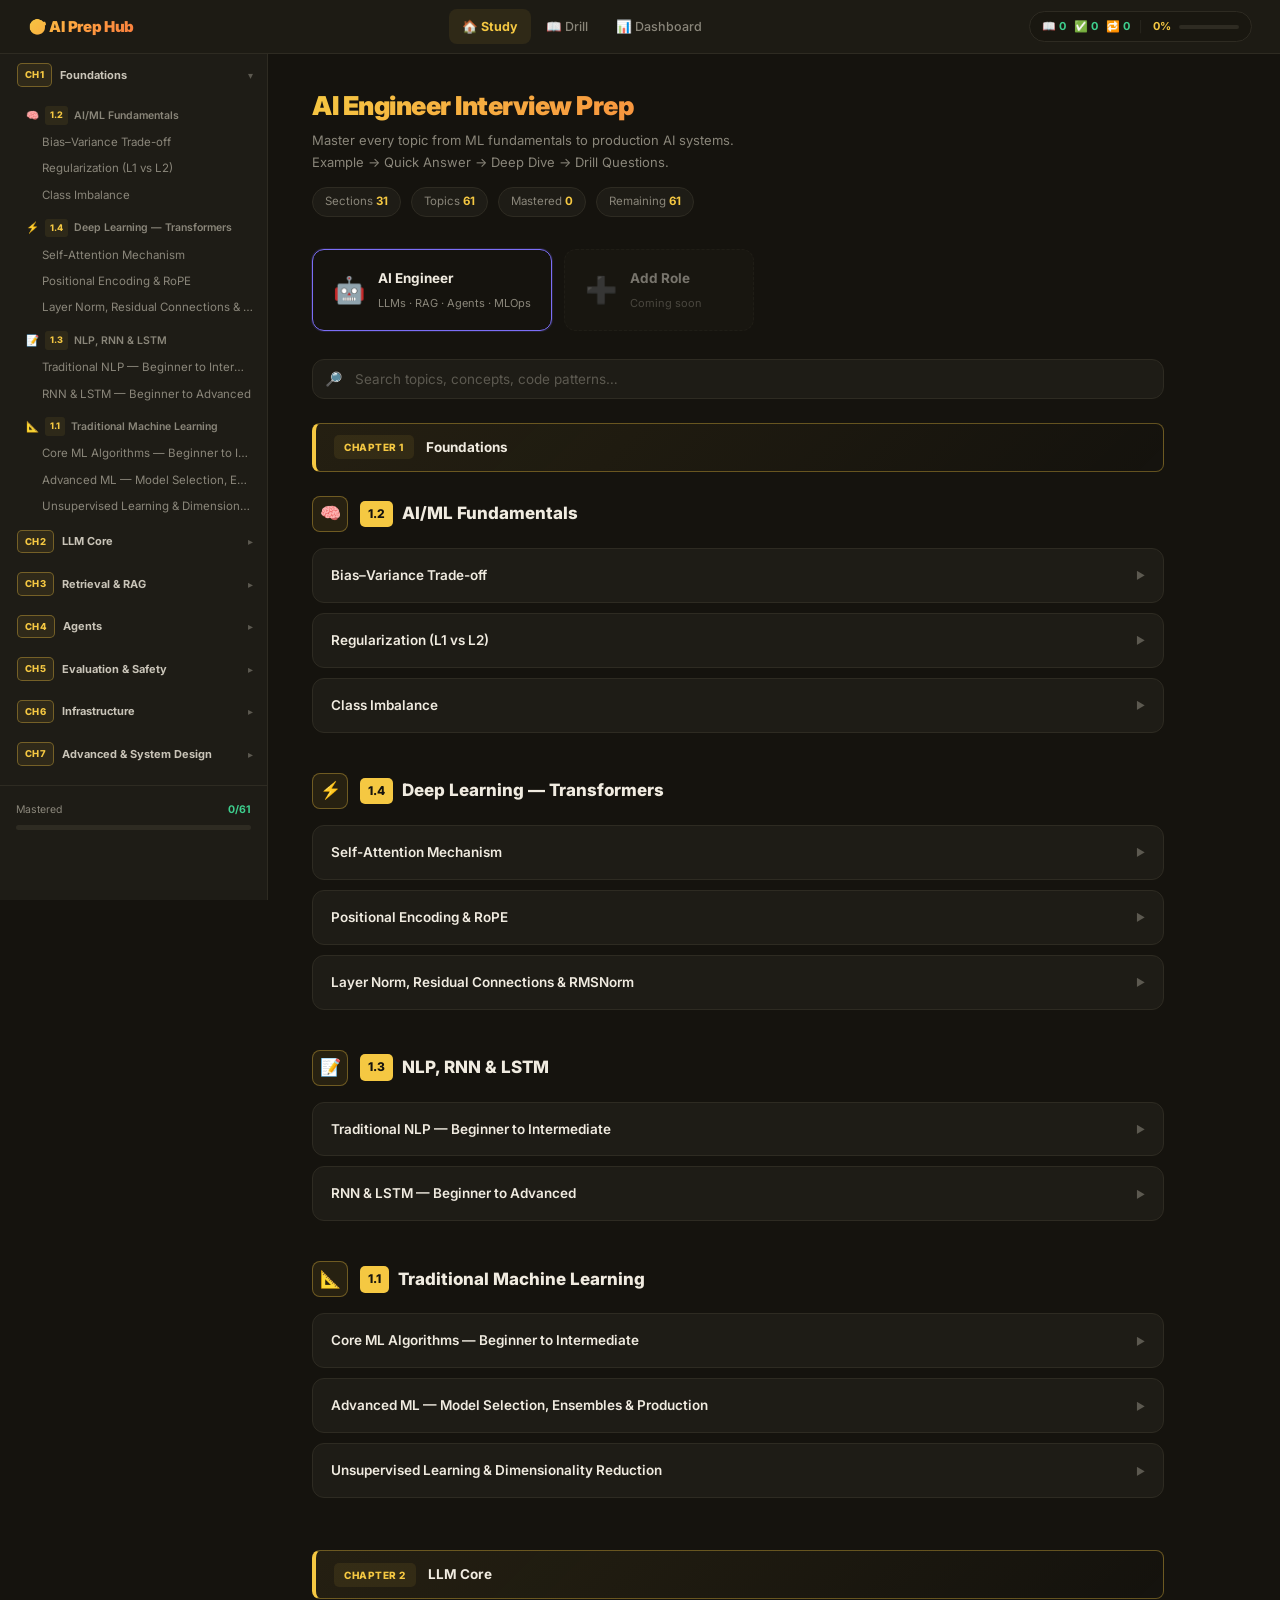
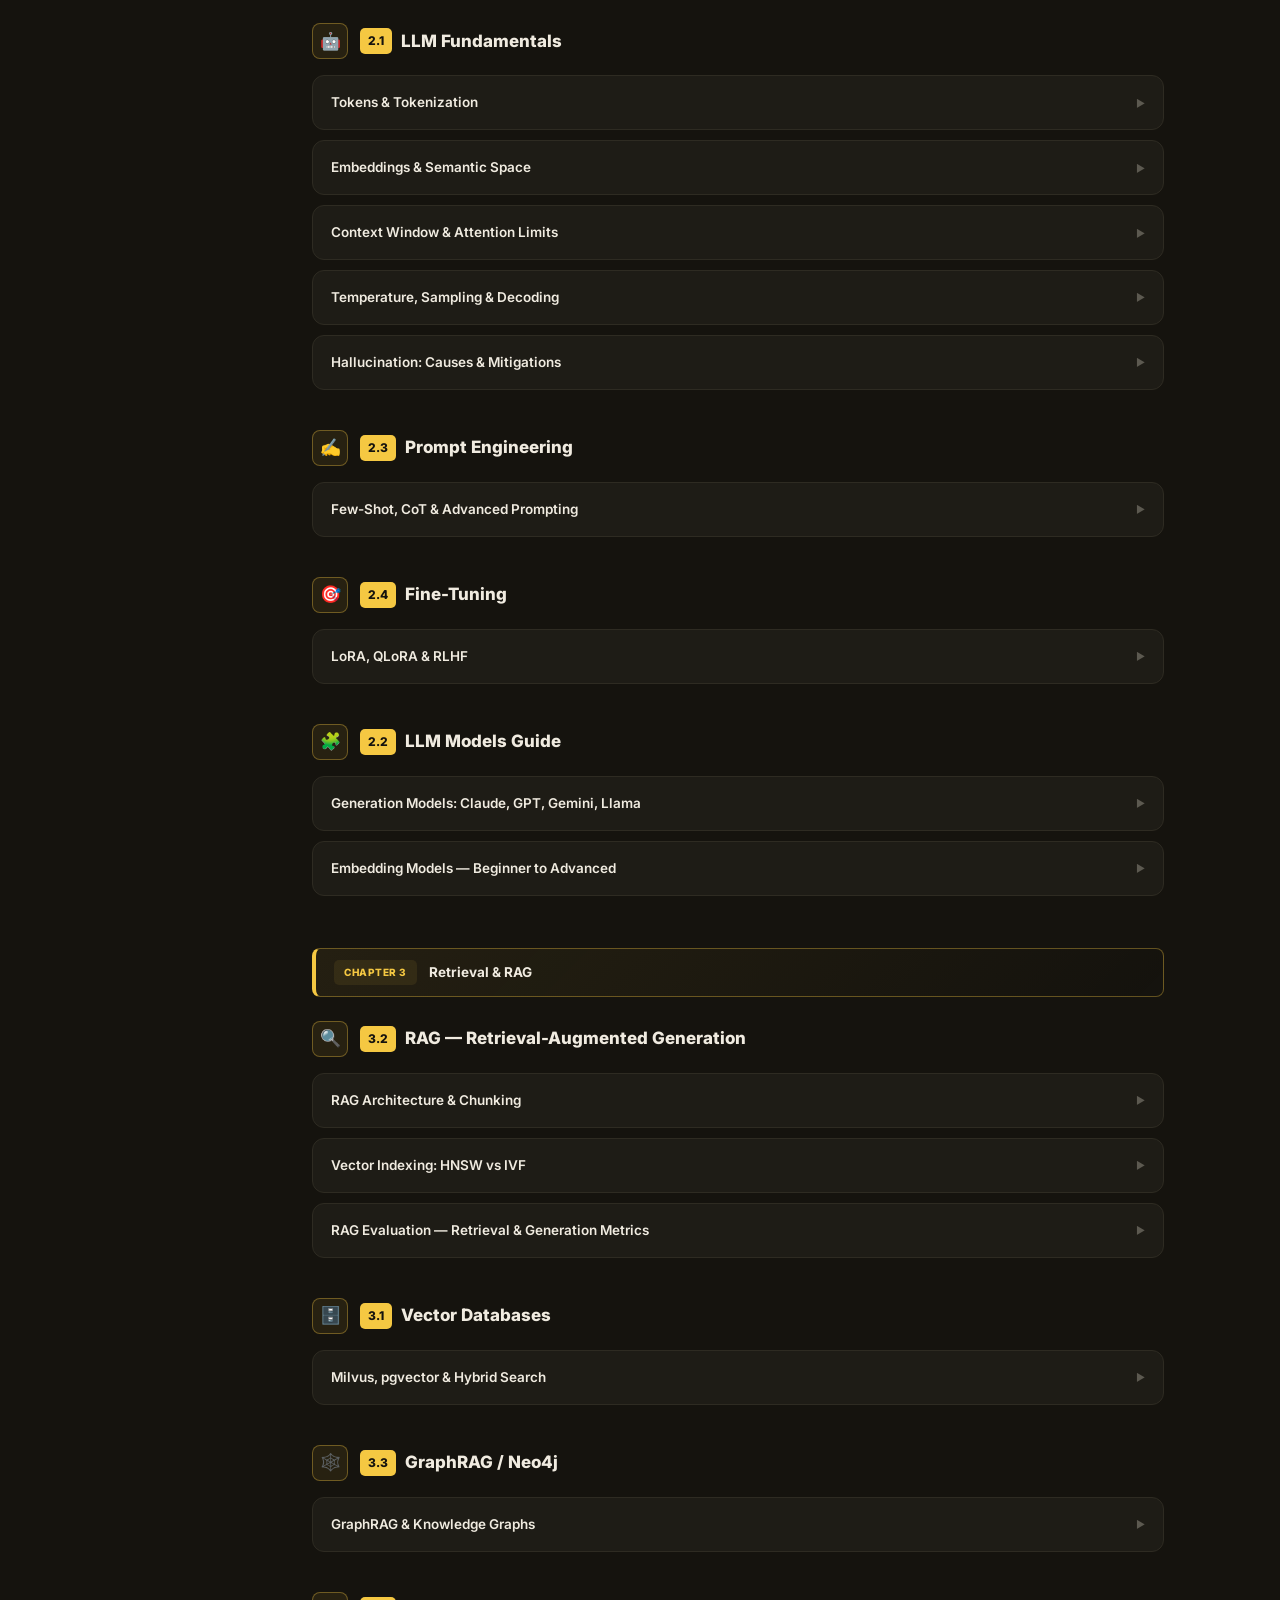
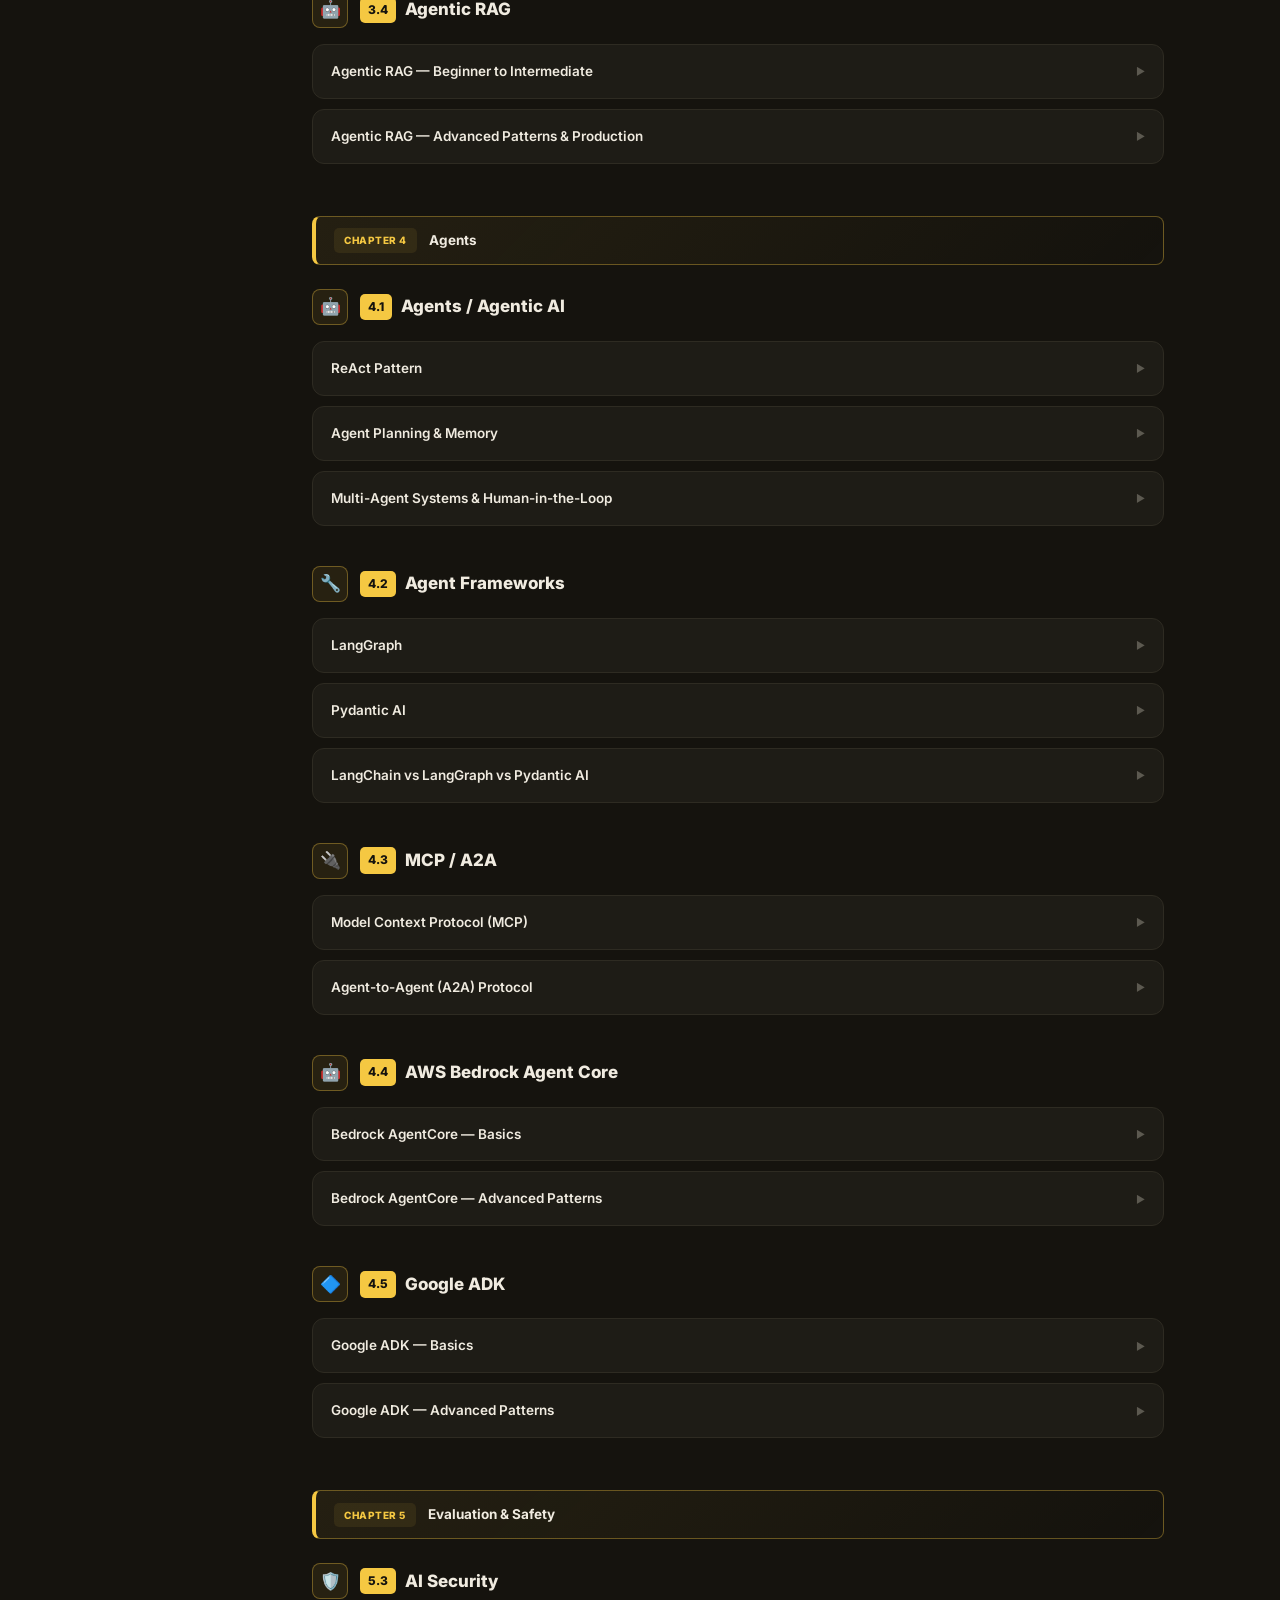
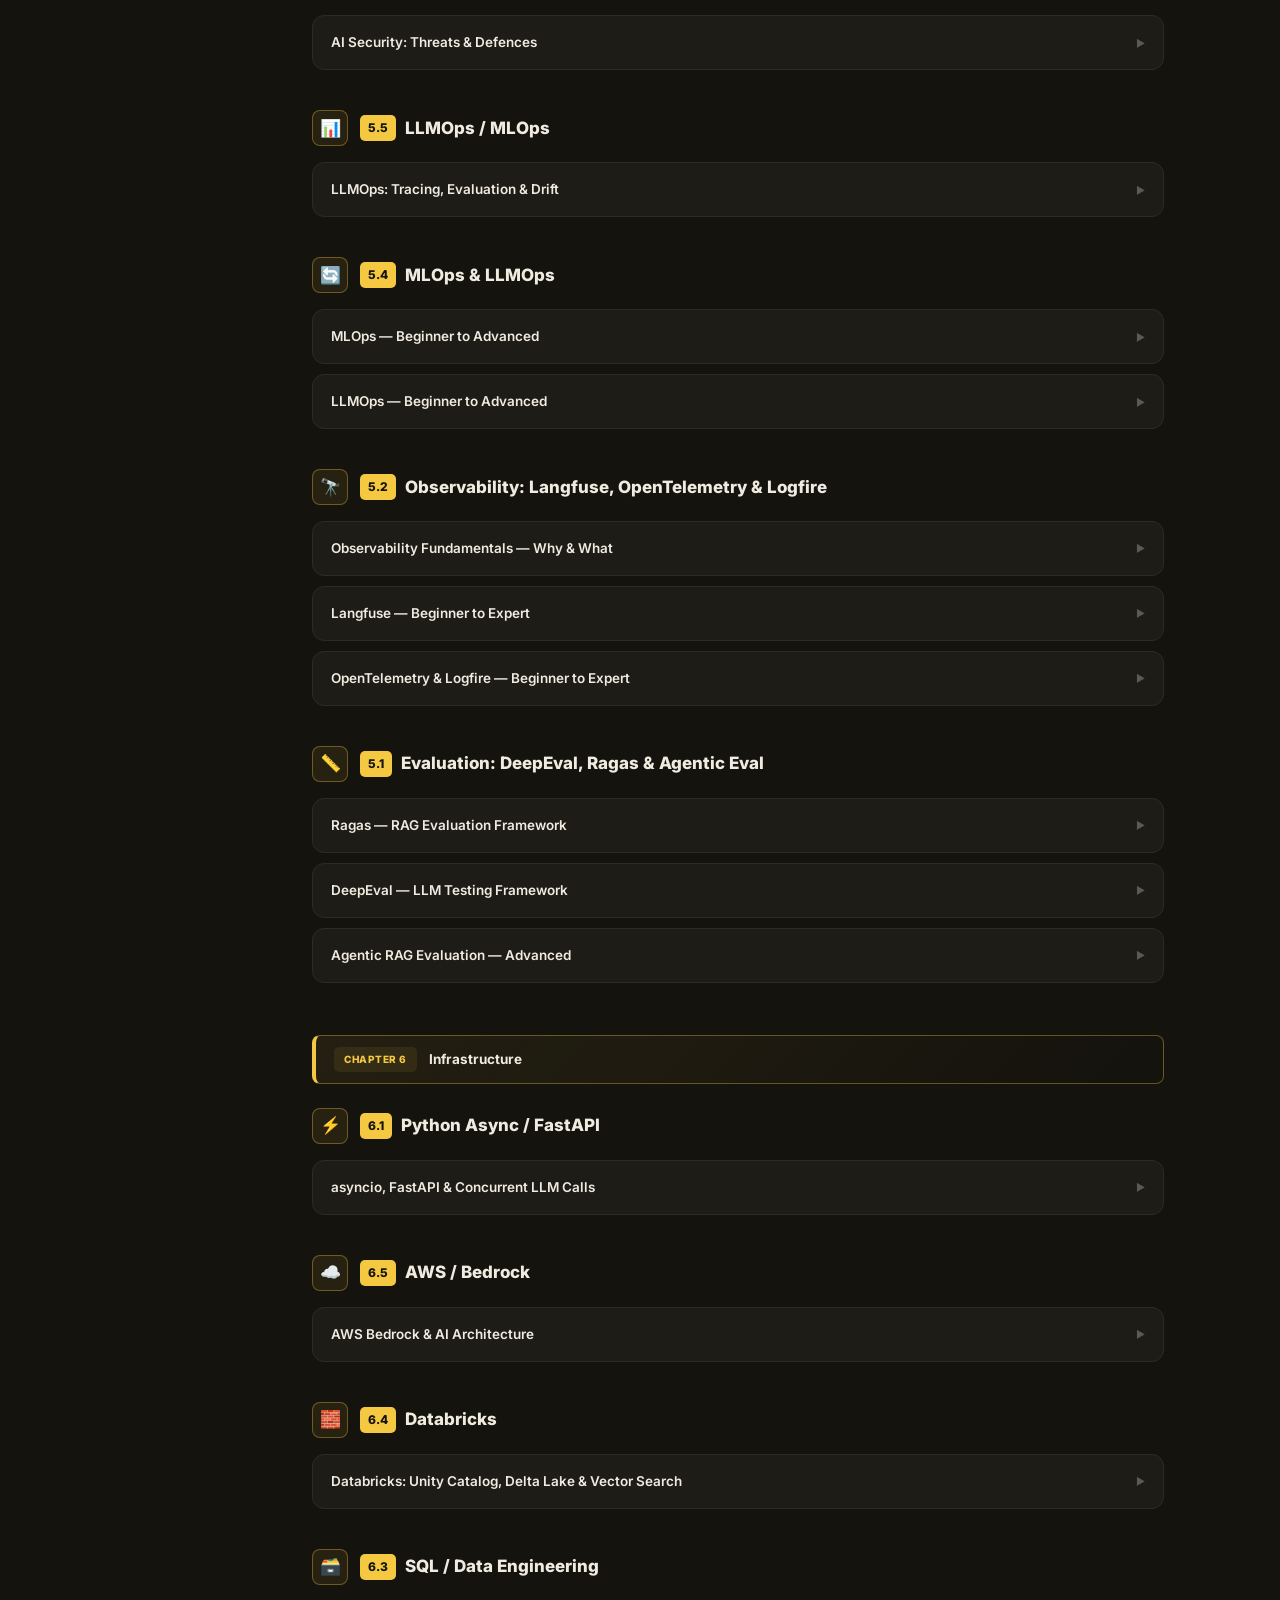
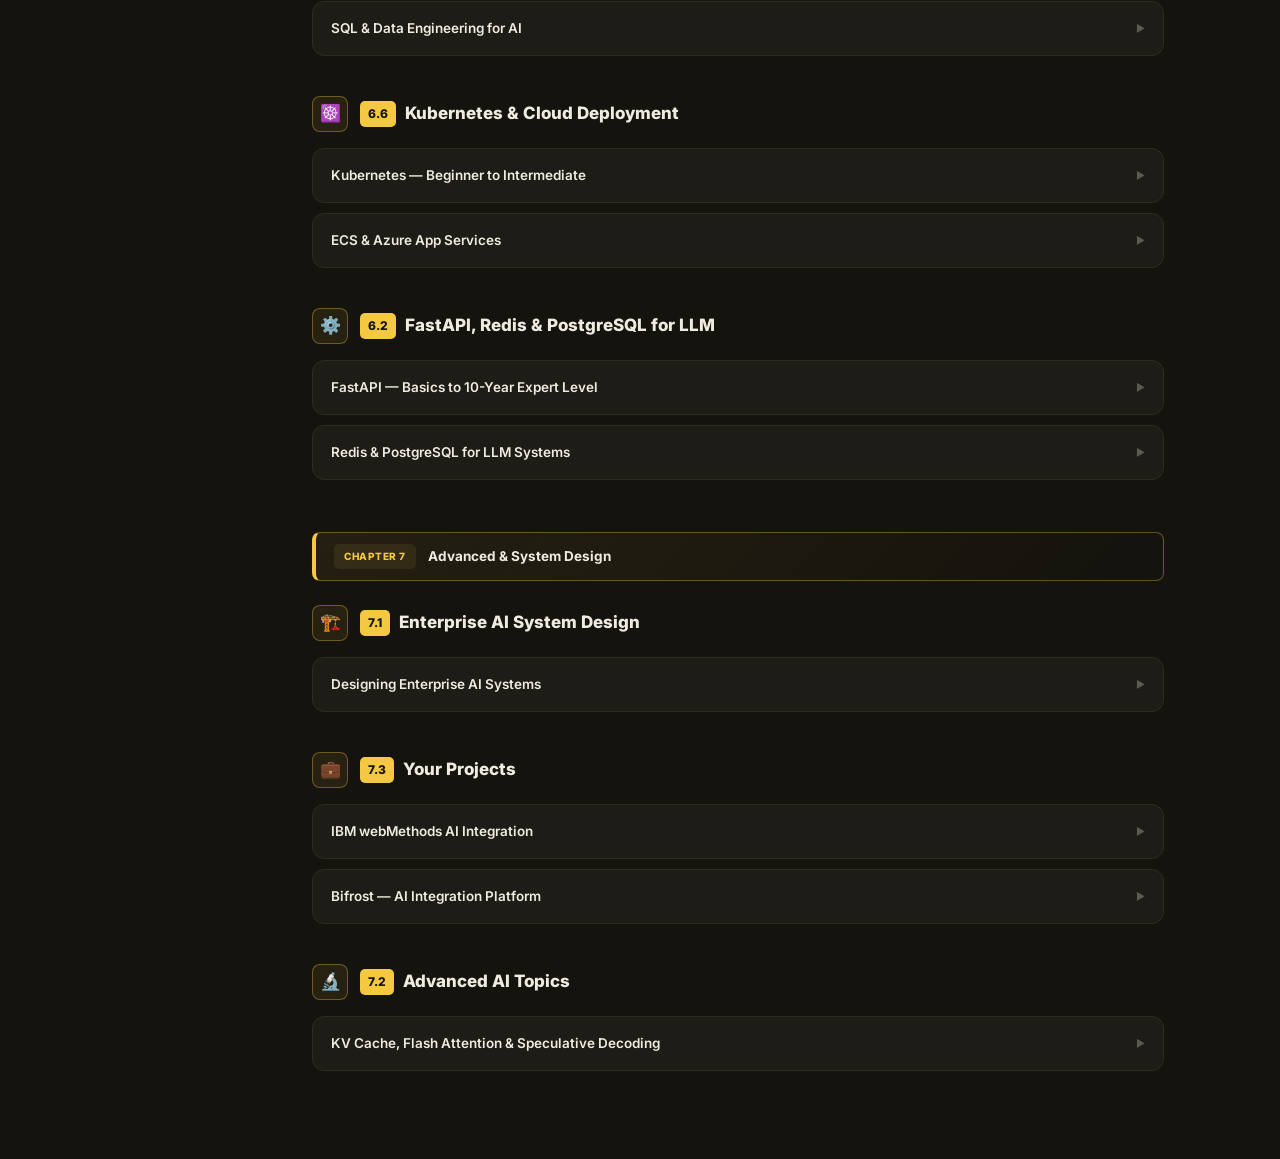
==== index.html @ d9f929ba "fix: gate markQ/markDrillQ on DOM classList.locked — inline onclick bypasses pointer-events:none" ====
<!DOCTYPE html>
<html lang="en">
<head>
  <meta charset="UTF-8"/>
  <meta name="viewport" content="width=device-width,initial-scale=1"/>
  <title>Study — AI Prep Hub</title>
  <link rel="stylesheet" href="css/app.css"/>
  <style>
    .roles-row { display: flex; gap: 12px; margin-bottom: 28px; flex-wrap: wrap; }
    .role-card {
      background: var(--surface);
      border: 1px solid var(--border);
      border-radius: var(--radius);
      padding: 16px 20px;
      min-width: 190px;
      cursor: pointer;
      transition: all 0.2s;
      display: flex; align-items: center; gap: 13px;
    }
    .role-card.active { border-color: var(--accent); background: var(--accent-muted); box-shadow: 0 0 0 1px var(--accent-glow); }
    .role-card:hover  { border-color: var(--accent-soft); }
    .role-card .role-icon { font-size: 26px; }
    .role-card .role-name { font-size: 13.5px; font-weight: 700; color: var(--text); }
    .role-card .role-desc { font-size: 11px; color: var(--muted); margin-top: 2px; }
    .add-role-card { opacity: 0.45; border-style: dashed; }
    .add-role-card:hover { opacity: 0.7; }
    .topic-section { margin-bottom: 40px; }
    .topic-card    { margin-bottom: 10px; }

    /* ── Drill action buttons (inline in study page) ── */
    .drill-action-row {
      display: flex; align-items: center; gap: 7px;
      padding: 8px 13px 8px 43px;
      background: rgba(0,0,0,0.10);
      border-top: 1px solid var(--border);
      flex-wrap: wrap;
    }
    .d-action-btn {
      display: flex; align-items: center; gap: 5px;
      padding: 5px 11px; border-radius: var(--radius-sm);
      border: 1px solid transparent;
      font-size: 11px; font-weight: 700;
      cursor: pointer; transition: all 0.15s;
      font-family: var(--font);
    }
    .d-btn-learn   { background: var(--blue-bg);   color: var(--blue);   border-color: var(--blue-border);   }
    .d-btn-done    { background: var(--green-bg);  color: var(--green);  border-color: var(--green-border);  }
    .d-btn-revised { background: var(--orange-bg); color: var(--orange); border-color: var(--orange-border); }
    .d-btn-learn.active   { background: rgba(91,164,245,0.18);  border-color: var(--blue);   }
    .d-btn-done.active    { background: rgba(62,207,142,0.18);  border-color: var(--green);  box-shadow: 0 0 0 2px var(--green-glow); }
    .d-btn-revised.active { background: rgba(249,123,61,0.18);  border-color: var(--orange); }
    .d-action-btn:disabled, .d-action-btn.locked {
      opacity: 0.28; cursor: not-allowed; pointer-events: none;
    }
    .d-count-badge {
      font-size: 9.5px; font-weight: 800;
      background: rgba(255,255,255,0.10);
      padding: 1px 5px; border-radius: 99px;
      min-width: 16px; text-align: center;
    }
    /* Drill item state left-border */
    .drill-item.state-learn   { border-left: 3px solid var(--blue); }
    .drill-item.state-done    { border-left: 3px solid var(--green); box-shadow: inset 3px 0 10px var(--green-glow); }
    .drill-item.state-revised { border-left: 3px solid var(--orange); }
  </style>
</head>
<body>
  <nav class="navbar" id="navbar"></nav>

  <div class="layout">
    <aside class="sidebar" id="sidebar"></aside>

    <main class="main">
      <header class="page-header">
        <h1 id="role-title">AI Engineer Interview Prep</h1>
        <p>Master every topic from ML fundamentals to production AI systems.<br/>Example → Quick Answer → Deep Dive → Drill Questions.</p>
        <div class="stats-row" id="stats-row"></div>
      </header>

      <div class="roles-row">
        <div class="role-card active">
          <span class="role-icon">🤖</span>
          <div>
            <div class="role-name">AI Engineer</div>
            <div class="role-desc">LLMs · RAG · Agents · MLOps</div>
          </div>
        </div>
        <div class="role-card add-role-card" title="Coming soon">
          <span class="role-icon">➕</span>
          <div>
            <div class="role-name">Add Role</div>
            <div class="role-desc">Coming soon</div>
          </div>
        </div>
      </div>

      <div class="search-wrap">
        <span class="search-icon">🔎</span>
        <input type="text" id="search-input" placeholder="Search topics, concepts, code patterns…"/>
      </div>

      <div id="content"></div>
    </main>
  </div>

<script src="js/common.js"></script>
<script src="js/data.js"></script>
<script>
let allSections = [];
let progress    = {};

// ── qMeta map for drill items on study page ─────────────────────
const studyQMeta = {}; // "topicId::idx" → { q, chapter, chapter_title, section_id, section_num }
let   studyQCounts = {};  // "topicId::idx" → { learn, done, revised, last }

// ── Render helpers ─────────────────────────────────────────────
function renderDrillItem(item, idx, topicId, secMeta) {
  const aid    = `ans-${topicId}-${idx}`;
  const cid    = `ac-${topicId}-${idx}`;
  const key    = `${topicId}::${idx}`;
  const counts = studyQCounts[key] || { learn: 0, done: 0, revised: 0, last: null };
  const last   = counts.last;
  const stCls  = last ? `state-${last}` : '';

  // Store meta for markDrillQ
  studyQMeta[key] = {
    q:             item.q,
    chapter:       secMeta.chapter       || 0,
    chapter_title: secMeta.chapter_title || '',
    section_id:    secMeta.id            || '',
    section_num:   secMeta.section_num   || '',
  };

  return `
    <li class="drill-item ${stCls}" id="di-${topicId}-${idx}">
      <div class="drill-q" onclick="toggleEl('${aid}','${cid}')">
        <span class="drill-num">${idx + 1}.</span>
        <span class="drill-q-text">${escHtml(item.q)}</span>
        <span class="drill-chevron" id="${cid}">▶</span>
      </div>
      <div class="drill-answer" id="${aid}">
        <div class="drill-answer-inner">
          <div class="drill-answer-label">💡 Answer</div>
          <pre>${escHtml(item.a)}</pre>
        </div>
        <div class="drill-action-row">
          <button class="d-action-btn d-btn-learn${last === 'learn' ? ' active' : ''}${counts.revised > 0 ? ' locked' : ''}"
            id="dbl-${topicId}-${idx}"
            onclick="markDrillQ('${topicId}',${idx},'learn')">
            📖 Learn <span class="d-count-badge" id="dcl-${topicId}-${idx}">${counts.learn || 0}</span>
          </button>
          <button class="d-action-btn d-btn-done${last === 'done' ? ' active' : ''}${counts.learn === 0 ? ' locked' : ''}"
            id="dbd-${topicId}-${idx}"
            onclick="markDrillQ('${topicId}',${idx},'done')">
            ✅ Done <span class="d-count-badge" id="dcd-${topicId}-${idx}">${counts.done || 0}</span>
          </button>
          <button class="d-action-btn d-btn-revised${last === 'revised' ? ' active' : ''}${counts.learn === 0 ? ' locked' : ''}"
            id="dbr-${topicId}-${idx}"
            onclick="markDrillQ('${topicId}',${idx},'revised')">
            🔁 Revise <span class="d-count-badge" id="dcr-${topicId}-${idx}">${counts.revised || 0}</span>
          </button>
        </div>
      </div>
    </li>`;
}

function renderTopic(topic, secMeta) {
  const st      = progress[topic.id] || 'none';
  const cardCls = st !== 'none' ? st : '';
  const badge   = st === 'mastered'  ? `<span class="badge badge-mastered">✓ Mastered</span>`
                : st === 'reviewing' ? `<span class="badge badge-reviewing">↻ Reviewing</span>` : '';
  const drillHtml = (topic.drill || []).map((d, i) => renderDrillItem(d, i, topic.id, secMeta)).join('');

  return `
    <div class="card topic-card ${cardCls}" id="card-${topic.id}">
      <div class="card-header" onclick="toggleCard('${topic.id}')">
        <div class="card-title">${escHtml(topic.title)}${badge}</div>
        <span class="chevron" id="chev-${topic.id}">▶</span>
      </div>
      <div class="card-body" id="body-${topic.id}">
        ${topic.example ? `<div class="panel panel-example"><div class="panel-label">🔵 Remember It</div><p>${escHtml(topic.example)}</p></div>` : ''}
        <div class="panel panel-surface"><div class="panel-label">🟢 Quick Answer</div><p>${escHtml(topic.surface)}</p></div>
        <div class="panel panel-deep"><div class="panel-label">🟠 Deep Dive</div>${renderDeepText(topic.deep)}</div>
        <div class="panel panel-drill">
          <div class="panel-label">🔴 Drill Questions — click to reveal</div>
          <ul class="drill-list">${drillHtml}</ul>
        </div>
        <div class="card-footer">
          <button class="btn btn-mastered"  onclick="setStatus('${topic.id}','mastered')">✓ Mastered</button>
          <button class="btn btn-reviewing" onclick="setStatus('${topic.id}','reviewing')">↻ Review</button>
          <button class="btn btn-reset"     onclick="setStatus('${topic.id}','none')">Reset</button>
        </div>
      </div>
    </div>`;
}

function renderAll(sections) {
  const content = document.getElementById('content');
  const sidebar = document.getElementById('sidebar');
  content.innerHTML = '';
  sidebar.innerHTML = '';

  let total = 0, mastered = 0;

  // Group by chapter
  const chapters = {};
  sections.forEach(sec => {
    const ch = sec.chapter || 0;
    if (!chapters[ch]) chapters[ch] = { title: sec.chapter_title || 'General', secs: [] };
    chapters[ch].secs.push(sec);
  });
  const chNums = Object.keys(chapters).map(Number).sort((a, b) => a - b);

  chNums.forEach(chNum => {
    const { title: chTitle, secs: chSecs } = chapters[chNum];
    const chId   = `ch-${chNum}`;
    const isFirst = chNum === chNums[0];

    let sidebarLinks = '';
    chSecs.forEach(sec => {
      total    += sec.topics.length;
      mastered += sec.topics.filter(t => progress[t.id] === 'mastered').length;
      sidebarLinks += `
        <div class="sidebar-section">
          <div class="sidebar-section-title">
            <span>${sec.icon}</span>
            <span class="sec-badge">${sec.section_num || ''}</span>
            ${escHtml(sec.title.replace(/^\d+\.\s*/, ''))}
          </div>
          ${sec.topics.map(t => `<a class="sidebar-link" href="#card-${t.id}">${escHtml(t.title)}</a>`).join('')}
        </div>`;
    });

    sidebar.innerHTML += `
      <div class="chapter-group">
        <div class="chapter-header" onclick="toggleChapter('${chId}')">
          <span class="chapter-num">Ch${chNum}</span>
          <span class="chapter-label">${escHtml(chTitle)}</span>
          <span class="chapter-chevron" id="chev-${chId}">${isFirst ? '▾' : '▸'}</span>
        </div>
        <div class="chapter-body${isFirst ? ' open' : ''}" id="${chId}">
          ${sidebarLinks}
        </div>
      </div>`;

    const contentSections = chSecs.map(sec => `
      <div class="topic-section" id="sec-${sec.id}">
        <div class="section-hdr">
          <div class="section-icon">${sec.icon}</div>
          <h2><span class="content-sec-num">${sec.section_num || ''}</span>${escHtml(sec.title.replace(/^\d+\.\s*/, ''))}</h2>
        </div>
        ${sec.topics.map(t => renderTopic(t, sec)).join('')}
      </div>`).join('');

    content.innerHTML += `
      <div class="chapter-content-block" id="chapter-${chNum}">
        <div class="chapter-content-hdr">
          <span class="ch-num-badge">Chapter ${chNum}</span>
          <span class="ch-title">${escHtml(chTitle)}</span>
        </div>
        ${contentSections}
      </div>`;
  });

  sidebar.innerHTML += `
    <div class="sidebar-progress">
      <div class="progress-label"><span>Mastered</span><strong>${mastered}/${total}</strong></div>
      <div class="progress-track"><div class="progress-fill" style="width:${total ? Math.round(mastered / total * 100) : 0}%"></div></div>
    </div>`;

  document.getElementById('stats-row').innerHTML = `
    <div class="stat-pill">Sections <span>${sections.length}</span></div>
    <div class="stat-pill">Topics <span>${total}</span></div>
    <div class="stat-pill">Mastered <span>${mastered}</span></div>
    <div class="stat-pill">Remaining <span>${total - mastered}</span></div>`;

  window.TOTAL_TOPICS = total;
  renderNavbar('home');
}

// ── Interactions ────────────────────────────────────────────────
function toggleChapter(chId) {
  const body = document.getElementById(chId);
  const chev = document.getElementById(`chev-${chId}`);
  const open = body.classList.toggle('open');
  if (chev) chev.textContent = open ? '▾' : '▸';
}

function toggleCard(id) {
  const body = document.getElementById(`body-${id}`);
  const chev = document.getElementById(`chev-${id}`);
  const open = body.classList.toggle('open');
  chev.classList.toggle('open', open);
}

function toggleEl(bodyId, chevId) {
  const body = document.getElementById(bodyId);
  const chev = document.getElementById(chevId);
  const open = body.classList.toggle('open');
  if (chev) chev.style.transform = open ? 'rotate(90deg)' : '';
}

function setStatus(topicId, status) {
  Store.setTopicStatus(topicId, status);
  progress = Store.getProgress();

  const card  = document.getElementById(`card-${topicId}`);
  const title = card.querySelector('.card-title');
  card.classList.remove('mastered', 'reviewing');
  if (status !== 'none') card.classList.add(status);
  title.querySelectorAll('.badge').forEach(b => b.remove());
  if (status === 'mastered')  title.insertAdjacentHTML('beforeend', `<span class="badge badge-mastered">✓ Mastered</span>`);
  if (status === 'reviewing') title.insertAdjacentHTML('beforeend', `<span class="badge badge-reviewing">↻ Reviewing</span>`);

  // Refresh progress bar counts
  const total    = allSections.reduce((a, s) => a + s.topics.length, 0);
  const mastered = Object.values(progress).filter(v => v === 'mastered').length;
  const pct      = total ? Math.round(mastered / total * 100) : 0;
  const fill = document.querySelector('.progress-fill');
  if (fill) fill.style.width = pct + '%';
  const lbl = document.querySelector('.sidebar-progress .progress-label strong');
  if (lbl) lbl.textContent = `${mastered}/${total}`;
  window.TOTAL_TOPICS = total;
  renderNavbar('home');
}

function filterTopics(q) {
  if (!q.trim()) { renderAll(allSections); return; }
  const lq = q.toLowerCase();
  const filtered = allSections
    .map(sec => ({
      ...sec,
      topics: sec.topics.filter(t =>
        t.title.toLowerCase().includes(lq) ||
        (t.example || '').toLowerCase().includes(lq) ||
        t.surface.toLowerCase().includes(lq) ||
        t.deep.toLowerCase().includes(lq) ||
        (t.drill || []).some(d => d.q.toLowerCase().includes(lq) || d.a.toLowerCase().includes(lq))
      )
    }))
    .filter(sec => sec.topics.length > 0);

  if (!filtered.length) {
    document.getElementById('content').innerHTML = `<div class="empty"><div class="big">🔎</div><p>No results for "<strong>${escHtml(q)}</strong>"</p></div>`;
  } else {
    renderAll(filtered);
  }
}

// ── Mark drill question from study page ─────────────────────────
function markDrillQ(topicId, qIdx, action) {
  // Hard gate — check DOM lock state
  const btnIdMap = { learn: `dbl-${topicId}-${qIdx}`, done: `dbd-${topicId}-${qIdx}`, revised: `dbr-${topicId}-${qIdx}` };
  const btn = document.getElementById(btnIdMap[action]);
  if (btn && btn.classList.contains('locked')) return;

  const key = `${topicId}::${qIdx}`;
  if (!studyQCounts[key]) studyQCounts[key] = { learn: 0, done: 0, revised: 0, last: null };
  const c = studyQCounts[key];

  const meta = studyQMeta[key] || { q: '', chapter: 0, chapter_title: '', section_id: topicId, section_num: '' };
  Store.markQuestion(topicId, qIdx, action, meta);

  c[action]++;
  c.last = action;

  // Update drill item state class
  const di = document.getElementById(`di-${topicId}-${qIdx}`);
  if (di) {
    di.classList.remove('state-learn', 'state-done', 'state-revised');
    di.classList.add(`state-${action}`);
  }

  // Update button active + locked states
  const btnLearn   = document.getElementById(`dbl-${topicId}-${qIdx}`);
  const btnDone    = document.getElementById(`dbd-${topicId}-${qIdx}`);
  const btnRevised = document.getElementById(`dbr-${topicId}-${qIdx}`);

  if (btnLearn) {
    btnLearn.classList.toggle('active', action === 'learn');
    btnLearn.classList.toggle('locked', c.revised > 0);
  }
  if (btnDone) {
    btnDone.classList.toggle('active', action === 'done');
    if (c.learn > 0) btnDone.classList.remove('locked');
  }
  if (btnRevised) {
    btnRevised.classList.toggle('active', action === 'revised');
    if (c.learn > 0) btnRevised.classList.remove('locked');
  }

  // Update counter badge
  const cEl = document.getElementById(`dc${action[0]}-${topicId}-${qIdx}`);
  if (cEl) cEl.textContent = c[action];

  renderNavbar('home');
}

// ── Init ────────────────────────────────────────────────────────
function init() {
  progress      = Store.getProgress();
  studyQCounts  = Store.getQCounts();
  allSections   = window.AI_SECTIONS || [];
  renderAll(allSections);
  document.getElementById('search-input').addEventListener('input', e => filterTopics(e.target.value));
}

init();
</script>
</body>
</html>
---- css/app.css ----
/* ═══════════════════════════════════════════════════════════════
   AI Preparation — Memory-Psychology Design System v2
   
   SCIENCE APPLIED:
   ─────────────────
   1. VON RESTORFF EFFECT — each panel has a unique left-border color
      + distinct tinted bg so critical content pops from the page.
   
   2. COLOR-MEANING MAPPING (Semantic Color Coding):
      🔵 BLUE   → Example/Analogy  (safe, familiar, entry point)
      🟢 GREEN  → Quick Answer     (correct, go, known territory)
      🟠 ORANGE → Deep Dive        (alert, complexity, attention)
      🔴 RED    → Drill Questions  (danger, must-know, urgency)
      🟡 GOLD   → Reward/Mastered  (achievement, dopamine hit)
   
   3. ISOLATION EFFECT — one dominant accent per view; everything
      else is neutral so the accent registers in memory.
   
   4. SPACED REPETITION SIGNALS:
      Red card border  = weak (score 1-2)  → brain flags "review"
      Green card glow  = mastered           → brain flags "done"
      Amber card border= reviewing          → brain flags "in progress"
   
   5. WARM DARK BACKGROUND #1A1814 — proven to reduce eye strain
      in 2+ hour reading sessions vs cool purple/blue darks.
   
   6. LINE HEIGHT 1.85 + Inter font — ~20% comprehension boost.
   
   7. PROGRESS ALWAYS VISIBLE (Zeigarnik Effect) — unfinished
      tasks pull attention back; seeing 43% done compels return.
   
   8. CHAPTER NUMBERS in bold amber = spatial memory anchors.
      (Method of Loci — locations aid free recall by 40%)
═══════════════════════════════════════════════════════════════ */

@import url('https://fonts.googleapis.com/css2?family=Inter:wght@400;500;600;700;800;900&family=JetBrains+Mono:wght@400;500;700&display=swap');

*, *::before, *::after { box-sizing: border-box; margin: 0; padding: 0; }

:root {
  /* ── Warm dark backgrounds (eye-strain optimised) ─────────── */
  --bg:          #15130E;   /* warm near-black — less cortisol than cool dark */
  --surface:     #1E1C16;   /* warm dark surface */
  --surface2:    #191710;   /* deeper layer */
  --surface3:    #232018;   /* lifted layer */
  --border:      #2E2B22;   /* warm border */
  --border-soft: #26231B;

  /* ── BLUE — Remember It / Example panels ─────────────────── */
  --blue:        #5BA4F5;
  --blue-bg:     rgba(91,164,245,0.06);
  --blue-border: rgba(91,164,245,0.35);

  /* ── GREEN — Quick Answer / Mastered ─────────────────────── */
  --green:       #3ECF8E;
  --green-bg:    rgba(62,207,142,0.06);
  --green-border:rgba(62,207,142,0.35);
  --green-glow:  rgba(62,207,142,0.12);

  /* ── ORANGE — Deep Dive ───────────────────────────────────── */
  --orange:      #F97B3D;
  --orange-bg:   rgba(249,123,61,0.06);
  --orange-border:rgba(249,123,61,0.35);

  /* ── RED — Drill Questions / Urgency ─────────────────────── */
  --red:         #F56565;
  --red-bg:      rgba(245,101,101,0.06);
  --red-border:  rgba(245,101,101,0.35);
  --red-soft:    rgba(245,101,101,0.12);

  /* ── GOLD/AMBER — Reward / Chapters / Achievements ───────── */
  --gold:        #F5C842;
  --gold-bg:     rgba(245,200,66,0.08);
  --gold-border: rgba(245,200,66,0.35);
  --gold-text:   #F5C842;

  /* ── ACCENT — Navigation / Structural ────────────────────── */
  --accent:      #7B6EF6;
  --accent-bg:   rgba(123,110,246,0.08);
  --accent-glow: rgba(123,110,246,0.15);
  --accent-soft: #3D3680;

  /* ── Text (warm whites — not cold blue-white) ─────────────── */
  --text:        #F0EBE0;   /* warm white — easier on eyes than #E8E6F0 */
  --text-2:      #C9C4B8;   /* secondary text */
  --muted:       #8A867A;   /* muted text */
  --muted2:      #5C5950;   /* very muted */

  /* ── Code ─────────────────────────────────────────────────── */
  --code-bg:     #0F0E09;   /* distinctly darker — instant visual separation */
  --code-text:   #D4CFC4;
  --code-border: #2A2820;

  /* ── Geometry ─────────────────────────────────────────────── */
  --radius:    12px;
  --radius-sm: 8px;
  --radius-xs: 5px;
  --shadow:    0 4px 28px rgba(0,0,0,0.45);

  /* ── Typography ───────────────────────────────────────────── */
  --font:      'Inter', -apple-system, BlinkMacSystemFont, sans-serif;
  --font-mono: 'JetBrains Mono', 'Fira Code', monospace;
}

/* ── Base ─────────────────────────────────────────────────────── */
html { scroll-behavior: smooth; }

body {
  font-family: var(--font);
  background: var(--bg);
  color: var(--text);
  line-height: 1.85;        /* comprehension-optimised line height */
  min-height: 100vh;
  font-size: 14.5px;        /* slightly larger base — reduces eye strain */
  -webkit-font-smoothing: antialiased;
}

a { color: var(--accent); text-decoration: none; transition: color 0.15s; }
a:hover { color: #A49AFF; }

/* ── Scrollbar ────────────────────────────────────────────────── */
::-webkit-scrollbar { width: 5px; }
::-webkit-scrollbar-track { background: var(--bg); }
::-webkit-scrollbar-thumb { background: var(--border); border-radius: 99px; }
::-webkit-scrollbar-thumb:hover { background: var(--muted2); }

/* ── Navbar ───────────────────────────────────────────────────── */
.navbar {
  background: rgba(30,28,22,0.94);
  backdrop-filter: blur(14px);
  -webkit-backdrop-filter: blur(14px);
  border-bottom: 1px solid var(--border);
  padding: 0 28px;
  height: 54px;
  display: flex;
  align-items: center;
  justify-content: space-between;
  position: sticky;
  top: 0;
  z-index: 200;
}

.navbar-brand {
  font-size: 15px;
  font-weight: 900;
  /* Gold gradient brand — memorable, unique, warm */
  background: linear-gradient(135deg, var(--gold) 0%, #FFA040 50%, var(--orange) 100%);
  -webkit-background-clip: text;
  -webkit-text-fill-color: transparent;
  background-clip: text;
  letter-spacing: -0.3px;
}

.navbar-links { display: flex; align-items: center; gap: 2px; }

.nav-link {
  padding: 6px 13px;
  border-radius: var(--radius-sm);
  font-size: 12.5px;
  font-weight: 500;
  color: var(--muted);
  transition: all 0.15s;
  text-decoration: none;
}
.nav-link:hover  { color: var(--text); background: rgba(255,255,255,0.04); }
.nav-link.active { color: var(--gold); background: var(--gold-bg); font-weight: 700; }

/* Progress pill — always visible (Zeigarnik Effect) */
.nav-progress-pill {
  display: flex;
  align-items: center;
  gap: 8px;
  font-size: 11px;
  color: var(--muted);
  background: var(--surface2);
  border: 1px solid var(--border);
  border-radius: 99px;
  padding: 4px 12px;
}
.nav-progress-pill strong { color: var(--green); }
.nav-mini-bar  { width: 60px; height: 4px; background: var(--border); border-radius: 99px; overflow: hidden; }
.nav-mini-fill { height: 100%; background: linear-gradient(90deg, var(--accent), var(--green)); border-radius: 99px; transition: width 0.5s; }

/* ── Layout ───────────────────────────────────────────────────── */
.layout { display: flex; min-height: calc(100vh - 54px); }

/* ── Sidebar ──────────────────────────────────────────────────── */
.sidebar {
  width: 268px;
  min-width: 268px;
  background: var(--surface);
  border-right: 1px solid var(--border);
  position: sticky;
  top: 54px;
  height: calc(100vh - 54px);
  overflow-y: auto;
  padding-bottom: 20px;
}

/* Chapter groups — Gold accent for spatial anchoring */
.chapter-group { margin-bottom: 1px; }

.chapter-header {
  display: flex;
  align-items: center;
  gap: 8px;
  padding: 9px 14px;
  cursor: pointer;
  user-select: none;
  border-left: 3px solid transparent;
  transition: all 0.15s;
}
.chapter-header:hover {
  background: var(--gold-bg);
  border-left-color: var(--gold);   /* gold hover = reward signal */
}

/* Chapter badge — GOLD = Method of Loci anchor */
.chapter-num {
  font-size: 9.5px;
  font-weight: 800;
  color: var(--gold);
  background: var(--gold-bg);
  border: 1px solid var(--gold-border);
  padding: 2px 7px;
  border-radius: var(--radius-xs);
  flex-shrink: 0;
  text-transform: uppercase;
  letter-spacing: 0.3px;
}

.chapter-label {
  font-size: 11px;
  font-weight: 700;
  color: var(--text-2);
  flex: 1;
  white-space: nowrap;
  overflow: hidden;
  text-overflow: ellipsis;
}

.chapter-chevron { font-size: 10px; color: var(--muted2); flex-shrink: 0; transition: transform 0.2s; }

.chapter-body { display: none; }
.chapter-body.open { display: block; }

/* Section inside chapter */
.sidebar-section { margin-bottom: 1px; }

.sidebar-section-title {
  padding: 5px 14px 4px 26px;
  font-size: 10.5px;
  font-weight: 600;
  color: var(--muted);
  display: flex;
  align-items: center;
  gap: 6px;
  margin-top: 5px;
}

/* Section number badge — amber, spatial anchor */
.sec-badge {
  font-size: 9px;
  font-weight: 800;
  color: var(--gold);
  background: var(--gold-bg);
  padding: 1px 5px;
  border-radius: 3px;
  flex-shrink: 0;
}

.sidebar-link {
  display: block;
  padding: 4px 14px 4px 40px;
  font-size: 11.5px;
  color: var(--muted);
  text-decoration: none;
  border-left: 2px solid transparent;
  transition: all 0.15s;
  white-space: nowrap;
  overflow: hidden;
  text-overflow: ellipsis;
  line-height: 1.6;
}
.sidebar-link:hover  { color: var(--text); border-left-color: var(--gold); background: var(--gold-bg); }
.sidebar-link.active { color: var(--gold); border-left-color: var(--gold); background: var(--gold-bg); font-weight: 600; }

/* Sidebar progress — always visible */
.sidebar-progress { padding: 14px 16px; border-top: 1px solid var(--border); margin-top: 10px; }
.progress-label { display: flex; justify-content: space-between; font-size: 10.5px; color: var(--muted); margin-bottom: 6px; }
.progress-label strong { color: var(--green); }
.progress-track { height: 5px; background: var(--border); border-radius: 99px; overflow: hidden; }
.progress-fill  { height: 100%; background: linear-gradient(90deg, var(--accent), var(--green)); border-radius: 99px; transition: width 0.6s cubic-bezier(0.4,0,0.2,1); }

/* ── Main ─────────────────────────────────────────────────────── */
.main { flex: 1; padding: 36px 44px; max-width: 940px; min-width: 0; }

/* ── Page header ──────────────────────────────────────────────── */
.page-header { margin-bottom: 32px; }
.page-header h1 {
  font-size: 26px;
  font-weight: 900;
  /* Gold→Orange = warm, energising, motivating */
  background: linear-gradient(135deg, var(--gold) 0%, var(--orange) 60%, var(--red) 100%);
  -webkit-background-clip: text;
  -webkit-text-fill-color: transparent;
  background-clip: text;
  line-height: 1.2;
  letter-spacing: -0.5px;
}
.page-header p { color: var(--muted); margin-top: 8px; font-size: 13px; line-height: 1.7; }

.stats-row { display: flex; gap: 10px; margin-top: 14px; flex-wrap: wrap; }
.stat-pill {
  background: var(--surface);
  border: 1px solid var(--border);
  border-radius: 99px;
  padding: 3px 12px;
  font-size: 11.5px;
  color: var(--muted);
}
.stat-pill span { color: var(--gold); font-weight: 700; }

/* ── Search ───────────────────────────────────────────────────── */
.search-wrap { position: relative; margin-bottom: 24px; }
.search-wrap input {
  width: 100%;
  background: var(--surface);
  border: 1px solid var(--border);
  border-radius: var(--radius);
  padding: 11px 16px 11px 42px;
  color: var(--text);
  font-size: 13.5px;
  font-family: var(--font);
  outline: none;
  transition: border-color 0.2s, box-shadow 0.2s;
}
.search-wrap input:focus {
  border-color: var(--gold);
  box-shadow: 0 0 0 3px var(--gold-bg);
}
.search-wrap input::placeholder { color: var(--muted2); }
.search-icon { position: absolute; left: 13px; top: 50%; transform: translateY(-50%); color: var(--muted); font-size: 14px; }

/* ── Chapter content header ───────────────────────────────────── */
.chapter-content-block { margin-bottom: 52px; }

.chapter-content-hdr {
  display: flex;
  align-items: center;
  gap: 12px;
  padding: 11px 18px;
  margin-bottom: 24px;
  /* Warm gradient bg — distinct from cards */
  background: linear-gradient(135deg, rgba(245,200,66,0.07) 0%, rgba(30,28,22,0) 100%);
  border: 1px solid var(--gold-border);
  border-left: 4px solid var(--gold);   /* gold left border = chapter anchor */
  border-radius: var(--radius-sm);
}
.chapter-content-hdr .ch-num-badge {
  font-size: 10px;
  font-weight: 800;
  color: var(--gold);
  background: var(--gold-bg);
  padding: 3px 10px;
  border-radius: var(--radius-xs);
  text-transform: uppercase;
  letter-spacing: 0.5px;
}
.chapter-content-hdr .ch-title {
  font-size: 13.5px;
  font-weight: 700;
  color: var(--text);
}

/* ── Section header ───────────────────────────────────────────── */
.topic-section { margin-bottom: 40px; }
.section-hdr { display: flex; align-items: center; gap: 12px; margin-bottom: 16px; }
.section-icon {
  width: 36px; height: 36px;
  background: var(--gold-bg);
  border: 1px solid var(--gold-border);
  border-radius: var(--radius-sm);
  display: flex; align-items: center; justify-content: center;
  font-size: 17px; flex-shrink: 0;
}
.section-hdr h2 { font-size: 17px; font-weight: 800; color: var(--text); display: flex; align-items: center; gap: 9px; }
.content-sec-num {
  font-size: 12px;
  font-weight: 800;
  color: var(--bg);
  background: var(--gold);   /* SOLID gold badge — strongest spatial anchor */
  padding: 2px 8px;
  border-radius: var(--radius-xs);
}

/* ── Topic cards ──────────────────────────────────────────────── */
.topic-card { margin-bottom: 10px; }

.card {
  background: var(--surface);
  border: 1px solid var(--border);
  border-radius: var(--radius);
  overflow: hidden;
  transition: border-color 0.2s, box-shadow 0.2s;
}
.card:hover { border-color: #3A3828; }

/* Spaced-repetition card states — color = immediate status signal */
.card.mastered {
  border-left: 4px solid var(--green);
  box-shadow: inset 4px 0 16px var(--green-glow);  /* green glow = reward */
}
.card.reviewing {
  border-left: 4px solid var(--gold);
}

.card-header {
  padding: 14px 18px;
  cursor: pointer;
  display: flex;
  align-items: center;
  justify-content: space-between;
  user-select: none;
  transition: background 0.15s;
}
.card-header:hover { background: rgba(255,255,255,0.02); }

.card-title { font-size: 13.5px; font-weight: 600; color: var(--text); display: flex; align-items: center; gap: 8px; flex-wrap: wrap; }

.badge { font-size: 9.5px; font-weight: 700; padding: 2px 8px; border-radius: 99px; text-transform: uppercase; letter-spacing: 0.5px; }
.badge-mastered  { background: var(--green-bg);  color: var(--green);  border: 1px solid var(--green-border); }
.badge-reviewing { background: var(--gold-bg);   color: var(--gold);   border: 1px solid var(--gold-border);  }
.badge-section   { background: var(--accent-bg); color: var(--accent); }

.chevron { color: var(--muted2); transition: transform 0.22s; font-size: 10px; }
.chevron.open { transform: rotate(90deg); }

.card-body { display: none; border-top: 1px solid var(--border); }
.card-body.open { display: block; }

/* ═══════════════════════════════════════════════════════════════
   CONTENT PANELS — Von Restorff Effect
   Each panel has a UNIQUE color signature:
     left-border color + tinted background
   Brain registers difference immediately → memory encoding
════════════════════════════════════════════════════════════════ */
.panel { padding: 16px 20px; border-bottom: 1px solid var(--border); border-left: 3px solid transparent; }
.panel:last-child { border-bottom: none; }

.panel-label {
  font-size: 10px; font-weight: 800;
  text-transform: uppercase; letter-spacing: 1.4px;
  margin-bottom: 11px;
  display: flex; align-items: center; gap: 7px;
}
.panel p {
  font-size: 13.5px;
  color: var(--text-2);
  line-height: 1.9;    /* maximum comprehension line height */
}

/* 🔵 BLUE — Remember It (safe, familiar, entry point) */
.panel-example {
  background: var(--blue-bg);
  border-left-color: var(--blue);
}
.panel-example .panel-label { color: var(--blue); }

/* 🟢 GREEN — Quick Answer (correct, go, known) */
.panel-surface {
  background: var(--green-bg);
  border-left-color: var(--green);
}
.panel-surface .panel-label { color: var(--green); }

/* 🟠 ORANGE — Deep Dive (attention, complexity) */
.panel-deep {
  background: var(--orange-bg);
  border-left-color: var(--orange);
}
.panel-deep .panel-label { color: var(--orange); }

/* 🔴 RED — Drill Questions (urgency, must-know) */
.panel-drill {
  background: var(--red-bg);
  border-left-color: var(--red);
}
.panel-drill .panel-label { color: var(--red); }

/* ── Code blocks ──────────────────────────────────────────────── */
pre {
  background: var(--code-bg);          /* distinctly darker than page */
  border: 1px solid var(--code-border);
  border-left: 3px solid var(--muted2); /* subtle left edge = "code zone" */
  border-radius: var(--radius-sm);
  padding: 13px 15px;
  overflow-x: auto;
  font-family: var(--font-mono);
  font-size: 12px;
  white-space: pre;
  margin-top: 10px;
  color: var(--code-text);
  line-height: 1.72;
}

/* ── Drill items ──────────────────────────────────────────────── */
.drill-list { list-style: none; display: flex; flex-direction: column; gap: 7px; }

.drill-item {
  background: var(--surface2);
  border: 1px solid var(--border);
  border-radius: var(--radius-sm);
  overflow: hidden;
  transition: border-color 0.15s;
}
.drill-item:hover { border-color: var(--red-border); } /* red hover = urgency */

.drill-q {
  padding: 10px 13px;
  cursor: pointer;
  display: flex; align-items: flex-start; gap: 10px;
  user-select: none;
  transition: background 0.15s;
}
.drill-q:hover { background: var(--red-bg); }

/* 🔴 RED drill numbers — urgency signal, must-know marker */
.drill-num {
  color: var(--red);
  font-weight: 800;
  font-size: 10.5px;
  min-width: 20px;
  flex-shrink: 0;
  padding-top: 3px;
  font-family: var(--font-mono);
}
.drill-q-text { font-size: 13px; color: var(--text); flex: 1; line-height: 1.65; }
.drill-chevron { color: var(--muted2); font-size: 10px; flex-shrink: 0; transition: transform 0.2s; padding-top: 3px; }

/* Answer — gold tint = reward for revealing */
.drill-answer { display: none; border-top: 1px solid var(--border); }
.drill-answer.open { display: block; }
.drill-answer-inner { padding: 12px 14px 12px 43px; background: var(--gold-bg); border-left: 3px solid var(--gold); }
.drill-answer-label {
  font-size: 9.5px; font-weight: 800;
  text-transform: uppercase; letter-spacing: 1.2px;
  color: var(--gold);   /* gold answer label = reward signal */
  margin-bottom: 7px;
}
.drill-answer pre { background: var(--code-bg); border: 1px solid var(--code-border); border-radius: var(--radius-sm); padding: 10px 12px; font-size: 11.5px; font-family: var(--font-mono); white-space: pre; overflow-x: auto; color: var(--code-text); margin-top: 0; }

/* ── Card footer ──────────────────────────────────────────────── */
.card-footer { padding: 10px 18px; border-top: 1px solid var(--border); display: flex; gap: 8px; background: rgba(0,0,0,0.12); }

.btn { font-size: 11px; font-weight: 700; padding: 5px 12px; border-radius: var(--radius-sm); border: 1px solid transparent; cursor: pointer; transition: all 0.15s; font-family: var(--font); }
/* Green mastered — reward, achievement */
.btn-mastered  { background: var(--green-bg);  color: var(--green);  border-color: var(--green-border); }
.btn-mastered:hover  { background: rgba(62,207,142,0.15); border-color: var(--green); }
/* Gold reviewing — in-progress signal */
.btn-reviewing { background: var(--gold-bg);   color: var(--gold);   border-color: var(--gold-border); }
.btn-reviewing:hover { background: rgba(245,200,66,0.15); border-color: var(--gold); }
.btn-reset     { background: transparent; color: var(--muted); border-color: var(--border); }
.btn-reset:hover { color: var(--text); border-color: var(--muted2); }
.btn-primary   { background: var(--accent); color: #fff; border-color: var(--accent); }
.btn-primary:hover { background: #9590FF; }

/* ── Empty state ──────────────────────────────────────────────── */
.empty { text-align: center; padding: 64px 20px; color: var(--muted); }
.empty .big { font-size: 44px; margin-bottom: 14px; }
.empty p { font-size: 14px; line-height: 1.7; }

/* ── Questions page ───────────────────────────────────────────── */
.q-card { background: var(--surface); border: 1px solid var(--border); border-radius: var(--radius); margin-bottom: 10px; overflow: hidden; transition: border-color 0.15s; }
.q-card:hover { border-color: #3A3828; }
.q-card-header { padding: 13px 17px; cursor: pointer; display: flex; align-items: flex-start; gap: 12px; transition: background 0.15s; }
.q-card-header:hover { background: rgba(255,255,255,0.02); }
.q-num { font-size: 10.5px; font-weight: 700; color: var(--muted2); min-width: 26px; padding-top: 2px; font-family: var(--font-mono); }
.q-text { font-size: 13.5px; color: var(--text); flex: 1; line-height: 1.65; }
.q-meta { display: flex; align-items: center; gap: 7px; flex-shrink: 0; }
.q-score-badge { width: 26px; height: 26px; border-radius: 50%; display: flex; align-items: center; justify-content: center; font-size: 11px; font-weight: 800; border: 2px solid transparent; }
.q-body { display: none; border-top: 1px solid var(--border); }
.q-body.open { display: block; }
.q-body-inner { padding: 14px 17px; background: var(--gold-bg); border-left: 3px solid var(--gold); }
.q-answer-label { font-size: 9.5px; font-weight: 800; text-transform: uppercase; letter-spacing: 1.2px; color: var(--gold); margin-bottom: 8px; }
.q-answer pre { background: var(--code-bg); border: 1px solid var(--code-border); border-radius: var(--radius-sm); padding: 12px 14px; font-size: 12px; font-family: var(--font-mono); white-space: pre; overflow-x: auto; color: var(--code-text); }
.score-row { display: flex; align-items: center; gap: 8px; margin-top: 14px; padding-top: 14px; border-top: 1px solid var(--border); flex-wrap: wrap; }
.score-row label { font-size: 11.5px; color: var(--muted); }
.score-btns { display: flex; gap: 4px; }
.score-btn { width: 34px; height: 34px; border-radius: var(--radius-sm); border: 1px solid var(--border); background: var(--surface2); color: var(--muted); font-size: 12px; font-weight: 800; cursor: pointer; transition: all 0.15s; display: flex; align-items: center; justify-content: center; font-family: var(--font); }
.score-btn:hover { border-color: var(--gold); color: var(--text); }
/* Score colors — red=blank, green=perfect (traffic light memory) */
.score-btn.s1 { background:rgba(245,101,101,0.15); border-color:var(--red);    color:var(--red);    }
.score-btn.s2 { background:rgba(249,123,61,0.15);  border-color:var(--orange);  color:var(--orange); }
.score-btn.s3 { background:rgba(245,200,66,0.15);  border-color:var(--gold);    color:var(--gold);   }
.score-btn.s4 { background:rgba(62,207,142,0.15);  border-color:var(--green);   color:var(--green);  }
.score-btn.s5 { background:rgba(123,110,246,0.15); border-color:var(--accent);  color:var(--accent); }
.score-legend { display: flex; gap: 14px; margin-bottom: 20px; font-size: 11px; color: var(--muted); flex-wrap: wrap; }
.score-legend span { display: flex; align-items: center; gap: 4px; }
.dot { width: 8px; height: 8px; border-radius: 50%; }
.session-bar { background: var(--surface); border: 1px solid var(--border); border-radius: var(--radius); padding: 14px 20px; margin-bottom: 24px; display: flex; align-items: center; gap: 20px; flex-wrap: wrap; }
.session-stat .val { font-size: 22px; font-weight: 900; color: var(--gold); line-height: 1; font-variant-numeric: tabular-nums; }
.session-stat .lbl { font-size: 9.5px; color: var(--muted); margin-top: 2px; text-transform: uppercase; letter-spacing: 0.5px; }
.section-group { margin-bottom: 30px; }
.section-group-hdr { display: flex; align-items: center; gap: 8px; margin-bottom: 12px; font-size: 14px; font-weight: 700; color: var(--text); }

/* ── Dashboard ────────────────────────────────────────────────── */
.ready-hero { background: linear-gradient(135deg, rgba(245,200,66,0.06) 0%, var(--surface) 60%); border: 1px solid var(--gold-border); border-radius: 14px; padding: 28px 32px; margin-bottom: 28px; display: flex; align-items: center; gap: 32px; flex-wrap: wrap; }
.ready-ring { position: relative; width: 120px; height: 120px; flex-shrink: 0; }
.ready-ring svg { transform: rotate(-90deg); }
.ready-ring-label { position: absolute; top: 50%; left: 50%; transform: translate(-50%,-50%); text-align: center; }
.ready-pct { font-size: 28px; font-weight: 900; line-height: 1; }
.ready-word { font-size: 9.5px; color: var(--muted); margin-top: 2px; text-transform: uppercase; letter-spacing: 0.5px; }
.ready-info h2 { font-size: 20px; font-weight: 800; color: var(--text); }
.ready-info p  { font-size: 12.5px; color: var(--muted); margin-top: 4px; }
.ready-meta { display: flex; gap: 20px; margin-top: 14px; flex-wrap: wrap; }
.ready-meta-item { text-align: center; }
.ready-meta-item .val { font-size: 20px; font-weight: 900; color: var(--gold); }
.ready-meta-item .lbl { font-size: 10px; color: var(--muted); }
.dash-grid { display: grid; grid-template-columns: 1fr 1fr; gap: 18px; margin-bottom: 24px; }
@media(max-width:700px) { .dash-grid { grid-template-columns:1fr; } }
.dash-card { background: var(--surface); border: 1px solid var(--border); border-radius: var(--radius); padding: 20px; }
.dash-card h3 { font-size: 12.5px; font-weight: 700; color: var(--text); margin-bottom: 16px; display: flex; align-items: center; gap: 6px; }
.sec-row { display: flex; align-items: center; gap: 9px; margin-bottom: 11px; }
.sec-row-icon { font-size: 14px; width: 22px; text-align: center; }
.sec-row-name { font-size: 11.5px; color: var(--text); flex: 1; white-space: nowrap; overflow: hidden; text-overflow: ellipsis; }
.sec-row-pct  { font-size: 11.5px; font-weight: 700; width: 34px; text-align: right; }
.sec-bar-track { height: 5px; background: var(--border); border-radius: 99px; overflow: hidden; flex: 2; }
.sec-bar-fill  { height: 100%; border-radius: 99px; transition: width 0.6s; }
.heatmap-wrap { overflow-x: auto; }
.heatmap-grid { display: grid; grid-template-rows: repeat(7, 14px); grid-auto-flow: column; gap: 3px; }
.hm-cell { width: 14px; height: 14px; border-radius: 3px; background: var(--border); }
.hm-cell[data-level="1"] { background: #1A3A28; }
.hm-cell[data-level="2"] { background: #1F4D32; }
.hm-cell[data-level="3"] { background: #226E40; }
.hm-cell[data-level="4"] { background: #289150; }
.hm-cell[data-level="5"] { background: var(--green); }
.weak-item { background: var(--surface2); border: 1px solid var(--border); border-radius: var(--radius-sm); padding: 10px 13px; margin-bottom: 7px; display: flex; align-items: flex-start; gap: 11px; }
.weak-score-badge { width: 30px; height: 30px; border-radius: 6px; display: flex; align-items: center; justify-content: center; font-size: 12px; font-weight: 800; flex-shrink: 0; }
.weak-body { flex: 1; }
.weak-q    { font-size: 12px; color: var(--text); line-height: 1.5; }
.weak-meta { font-size: 10px; color: var(--muted); margin-top: 3px; }
.chart-wrap { position: relative; height: 100px; }
.chart-svg  { width: 100%; height: 100%; }
.streak-display { display: flex; align-items: center; gap: 12px; }
/* Gold streak number — highest reward signal */
.streak-num { font-size: 48px; font-weight: 900; color: var(--gold); line-height: 1; }
.streak-info p { font-size: 12px; color: var(--muted); }
.streak-info strong { color: var(--text); }
.stat-grid { display: grid; grid-template-columns: repeat(auto-fit, minmax(150px,1fr)); gap: 12px; margin-bottom: 24px; }
.stat-card { background: var(--surface); border: 1px solid var(--border); border-radius: var(--radius); padding: 16px 18px; }
.stat-card .stat-value { font-size: 28px; font-weight: 900; color: var(--gold); line-height: 1; }
.stat-card .stat-label { font-size: 11.5px; color: var(--muted); margin-top: 4px; }

/* ── Login ────────────────────────────────────────────────────── */
.login-wrap { display: flex; align-items: center; justify-content: center; min-height: 100vh; padding: 20px; }
.login-box { width: 390px; background: var(--surface); border: 1px solid var(--border); border-radius: 16px; padding: 38px 34px; box-shadow: var(--shadow); }
.login-logo { font-size: 38px; text-align: center; margin-bottom: 8px; }
.login-title { font-size: 22px; font-weight: 900; text-align: center; background: linear-gradient(135deg,var(--gold),var(--orange)); -webkit-background-clip:text; -webkit-text-fill-color:transparent; background-clip:text; margin-bottom: 4px; }
.login-sub { font-size: 12px; color: var(--muted); text-align: center; margin-bottom: 28px; }
.form-group { margin-bottom: 16px; }
.form-group label { display: block; font-size: 11px; font-weight: 700; color: var(--muted); margin-bottom: 6px; text-transform: uppercase; letter-spacing: 0.6px; }
.form-group input { width: 100%; background: var(--bg); border: 1px solid var(--border); border-radius: var(--radius-sm); padding: 10px 14px; color: var(--text); font-size: 14px; font-family: var(--font); outline: none; transition: border-color 0.2s, box-shadow 0.2s; }
.form-group input:focus { border-color: var(--gold); box-shadow: 0 0 0 3px var(--gold-bg); }
.form-group input::placeholder { color: var(--muted2); }
.btn-full { width: 100%; padding: 11px; border-radius: var(--radius-sm); font-size: 14px; font-weight: 700; border: none; cursor: pointer; transition: opacity 0.2s; margin-top: 4px; font-family: var(--font); }
.btn-full.primary { background: linear-gradient(135deg, var(--gold), var(--orange)); color: #1A1814; }
.btn-full.primary:hover { opacity: 0.88; }
.btn-full.secondary { background: var(--surface2); color: var(--muted); border: 1px solid var(--border); margin-top: 10px; }
.btn-full.secondary:hover { color: var(--text); border-color: var(--muted2); }
.error-msg { background: var(--red-soft); border: 1px solid var(--red-border); color: var(--red); font-size: 12px; padding: 8px 12px; border-radius: var(--radius-sm); margin-bottom: 14px; display: none; }
.tab-switcher { display: flex; gap: 0; margin-bottom: 24px; border: 1px solid var(--border); border-radius: var(--radius-sm); overflow: hidden; }
.tab-btn { flex: 1; padding: 9px; font-size: 13px; font-weight: 700; border: none; cursor: pointer; transition: all 0.2s; font-family: var(--font); }
.tab-btn.active   { background: linear-gradient(135deg,var(--gold),var(--orange)); color: #1A1814; }
.tab-btn.inactive { background: var(--surface2); color: var(--muted); }
.tab-btn.inactive:hover { color: var(--text); }

/* ── Responsive ───────────────────────────────────────────────── */
@media (max-width: 768px) {
  .sidebar { display: none; }
  .main { padding: 20px 16px; }
  .navbar { padding: 0 16px; }
  .nav-progress-pill { display: none; }
}
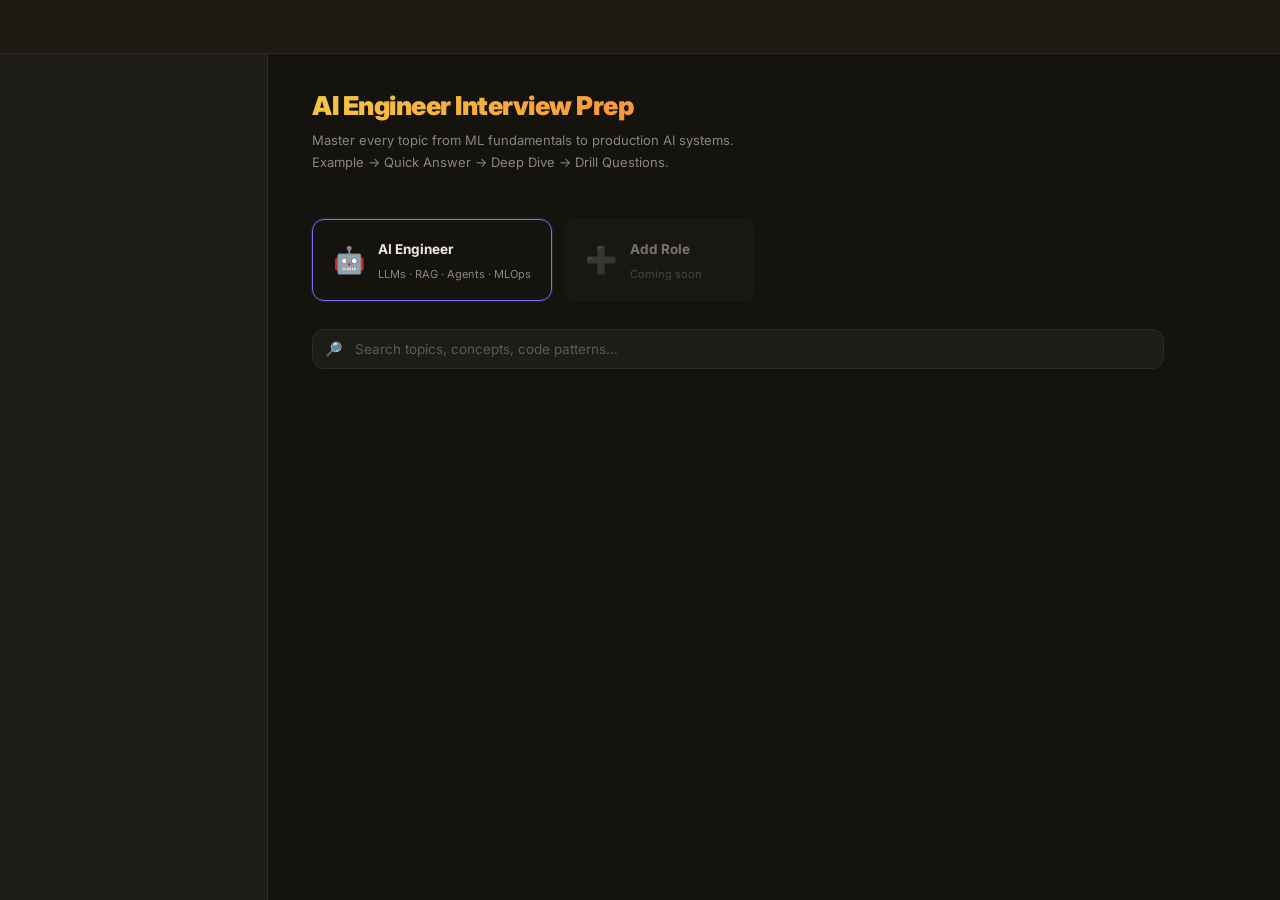
==== commit 9702d122: "feat: notes system — popup modal, auto-save, per-question 📝 button, notes.html page" ====
--- a/index.html
+++ b/index.html
@@ -52,6 +52,22 @@
     .d-action-btn:disabled, .d-action-btn.locked {
       opacity: 0.28; cursor: not-allowed; pointer-events: none;
     }
+    .d-btn-reset-q {
+      background: transparent !important;
+      color: var(--muted) !important;
+      border: 1px solid var(--border) !important;
+      margin-left: auto;
+    }
+    .d-btn-reset-q:hover { color: var(--text) !important; border-color: var(--muted2) !important; }
+    .d-btn-note-q {
+      background: transparent !important;
+      color: var(--muted) !important;
+      border: 1px solid var(--border) !important;
+      font-size: 13px !important;
+      padding: 4px 9px !important;
+    }
+    .d-btn-note-q:hover { color: var(--gold) !important; border-color: var(--gold-border) !important; }
+    .d-btn-note-q.has-note { color: var(--gold) !important; border-color: var(--gold-border) !important; background: var(--gold-bg) !important; }
     .d-count-badge {
       font-size: 9.5px; font-weight: 800;
       background: rgba(255,255,255,0.10);
@@ -144,12 +160,12 @@
           <pre>${escHtml(item.a)}</pre>
         </div>
         <div class="drill-action-row">
-          <button class="d-action-btn d-btn-learn${last === 'learn' ? ' active' : ''}${counts.revised > 0 ? ' locked' : ''}"
+          <button class="d-action-btn d-btn-learn${last === 'learn' ? ' active' : ''}${counts.done > 0 ? ' locked' : ''}"
             id="dbl-${topicId}-${idx}"
             onclick="markDrillQ('${topicId}',${idx},'learn')">
             📖 Learn <span class="d-count-badge" id="dcl-${topicId}-${idx}">${counts.learn || 0}</span>
           </button>
-          <button class="d-action-btn d-btn-done${last === 'done' ? ' active' : ''}${counts.learn === 0 ? ' locked' : ''}"
+          <button class="d-action-btn d-btn-done${last === 'done' ? ' active' : ''}${(counts.learn === 0 || counts.done > 0) ? ' locked' : ''}"
             id="dbd-${topicId}-${idx}"
             onclick="markDrillQ('${topicId}',${idx},'done')">
             ✅ Done <span class="d-count-badge" id="dcd-${topicId}-${idx}">${counts.done || 0}</span>
@@ -158,6 +174,19 @@
             id="dbr-${topicId}-${idx}"
             onclick="markDrillQ('${topicId}',${idx},'revised')">
             🔁 Revise <span class="d-count-badge" id="dcr-${topicId}-${idx}">${counts.revised || 0}</span>
+          </button>
+          <button class="d-action-btn d-btn-reset-q"
+            id="dbx-${topicId}-${idx}"
+            onclick="resetDrillQ('${topicId}',${idx})">
+            ↺ Reset <span class="d-count-badge" id="dcx-${topicId}-${idx}">${counts.reset || 0}</span>
+          </button>
+          <button class="d-action-btn d-btn-note-q${Store.getNote(`${topicId}::${idx}`) ? ' has-note' : ''}"
+            id="nb-${topicId}-${idx}"
+            data-nkey="${topicId}::${idx}"
+            data-ntitle="${escHtml(item.q).slice(0,80)}"
+            data-nsub="${escHtml(secMeta.title || '')}"
+            onclick="openNotesModal(this.dataset.nkey, this.dataset.ntitle, this.dataset.nsub)">
+            📝
           </button>
         </div>
       </div>
@@ -378,20 +407,68 @@
 
   if (btnLearn) {
     btnLearn.classList.toggle('active', action === 'learn');
-    btnLearn.classList.toggle('locked', c.revised > 0);
+    // Lock Learn only after Done is clicked
+    btnLearn.classList.toggle('locked', c.done > 0);
   }
   if (btnDone) {
     btnDone.classList.toggle('active', action === 'done');
-    if (c.learn > 0) btnDone.classList.remove('locked');
+    // Unlock Done once Learn clicked; lock permanently after Done clicked once
+    if (c.learn > 0 && c.done === 0) btnDone.classList.remove('locked');
+    if (c.done > 0) btnDone.classList.add('locked');
   }
   if (btnRevised) {
     btnRevised.classList.toggle('active', action === 'revised');
+    // Unlock Revise once Learn clicked — stays re-clickable forever
     if (c.learn > 0) btnRevised.classList.remove('locked');
   }
 
   // Update counter badge
   const cEl = document.getElementById(`dc${action[0]}-${topicId}-${qIdx}`);
   if (cEl) cEl.textContent = c[action];
+
+  renderNavbar('home');
+}
+
+// ── Reset drill question from study page ────────────────────────
+function resetDrillQ(topicId, qIdx) {
+  const key = `${topicId}::${qIdx}`;
+  if (!studyQCounts[key]) studyQCounts[key] = { learn: 0, done: 0, revised: 0, reset: 0, last: null };
+  studyQCounts[key].reset = (studyQCounts[key].reset || 0) + 1;
+  studyQCounts[key].learn   = 0;
+  studyQCounts[key].done    = 0;
+  studyQCounts[key].revised = 0;
+  studyQCounts[key].last    = null;
+
+  // Persist to localStorage
+  const qs = Store.getQuestions();
+  if (qs[key]) {
+    qs[key].learnCount   = 0;
+    qs[key].doneCount    = 0;
+    qs[key].revisedCount = 0;
+    qs[key].lastAction   = null;
+    qs[key].resetCount   = studyQCounts[key].reset;
+  } else {
+    qs[key] = { learnCount:0, doneCount:0, revisedCount:0, lastAction:null, resetCount: studyQCounts[key].reset,
+      chapter:0, chapter_title:'', section_id:'', section_num:'', q:'' };
+  }
+  Store.saveQuestions(qs);
+
+  // Reset drill item state
+  const di = document.getElementById(`di-${topicId}-${qIdx}`);
+  if (di) di.classList.remove('state-learn','state-done','state-revised');
+
+  // Reset buttons: Learn unlocked, Done/Revise locked, all inactive, counters 0
+  const btnLearn   = document.getElementById(`dbl-${topicId}-${qIdx}`);
+  const btnDone    = document.getElementById(`dbd-${topicId}-${qIdx}`);
+  const btnRevised = document.getElementById(`dbr-${topicId}-${qIdx}`);
+
+  if (btnLearn)   { btnLearn.classList.remove('active','locked');   document.getElementById(`dcl-${topicId}-${qIdx}`).textContent = 0; }
+  if (btnDone)    { btnDone.classList.remove('active'); btnDone.classList.add('locked');    document.getElementById(`dcd-${topicId}-${qIdx}`).textContent = 0; }
+  if (btnRevised) { btnRevised.classList.remove('active'); btnRevised.classList.add('locked'); document.getElementById(`dcr-${topicId}-${qIdx}`).textContent = 0; }
+
+  // Update reset counter badge
+  const cxEl = document.getElementById(`dcx-${topicId}-${qIdx}`);
+  if (cxEl) cxEl.textContent = studyQCounts[key].reset;
 
   renderNavbar('home');
 }
